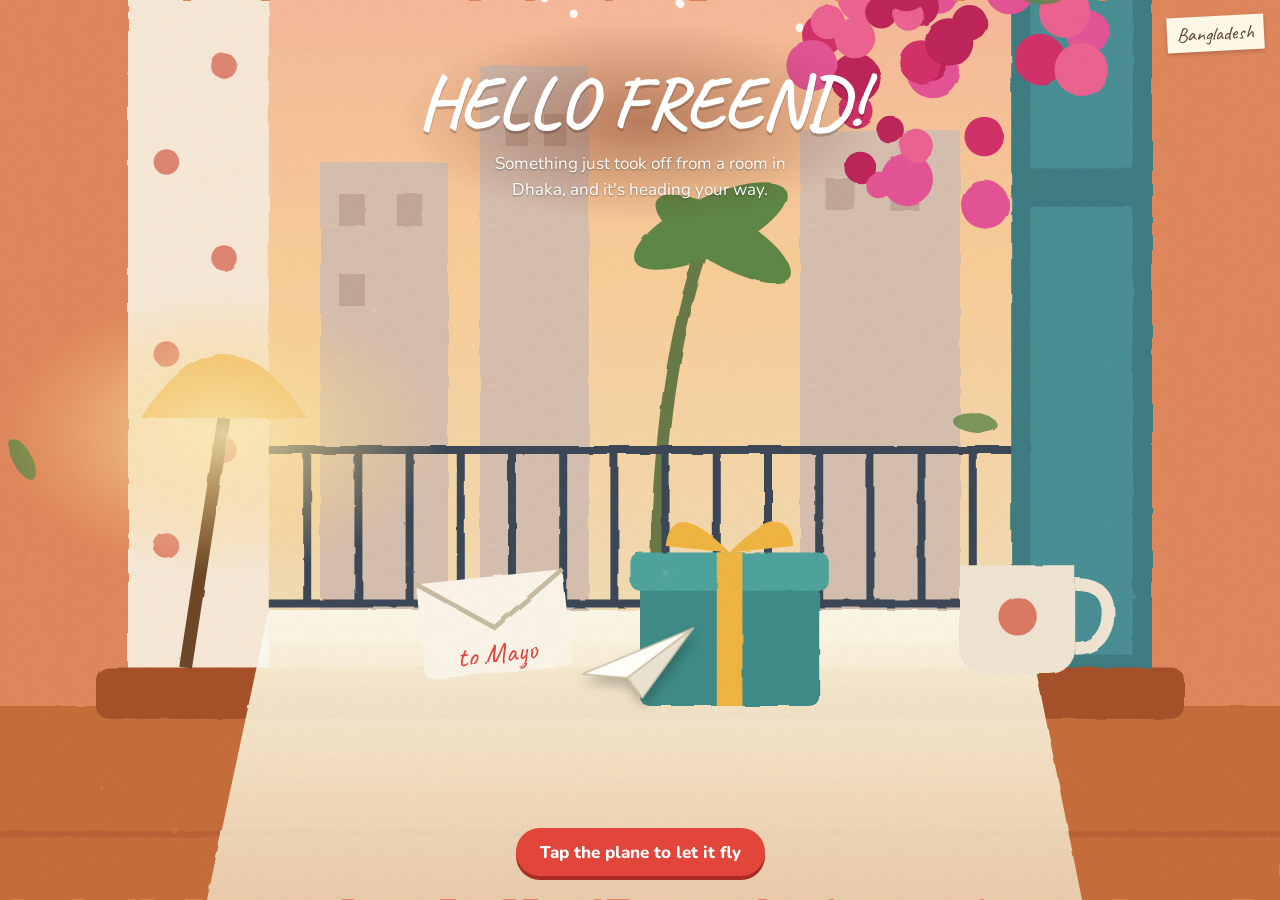
==== 13.html @ 6e487fd2 "Rename mayo-13th.html to 13.html" ====
<!DOCTYPE html>
<html lang="en">
<head>
<meta charset="utf-8">
<meta name="viewport" content="width=device-width, initial-scale=1">
<title>Happy 13th, Mayo!</title>
<link rel="preconnect" href="https://fonts.googleapis.com">
<link rel="preconnect" href="https://fonts.gstatic.com" crossorigin>
<link href="https://fonts.googleapis.com/css2?family=Caveat:wght@500;700&family=Nunito:wght@500;700;800&display=swap" rel="stylesheet">
<style>
/* VOICE: tender, playful, a big brother's handmade card for a 13-year-old artist
   IDEA: a paper plane carrying a note from a room in Dhaka to a room in Sydney
   PICTURE: coloured-pencil rooms, a sky crossing, a cake with 13 candles, a letter
   COLOUR and TYPE: terracotta + teal + cream paper, cherry red accent; Caveat hand lettering + Nunito
   LAYOUT: one scene per screen, phone first, a centred card up to 480px */
:root{color-scheme:light;--paper:#fbf4e6;--ink:#2e2a5c;--red:#e2463b;--teal:#3f8f8c;--terra:#e07b52;--gold:#f4b942}
*{box-sizing:border-box;min-width:0}
html,body{height:100%}
body{margin:0;background:#2b2450;color:var(--ink);font:16px/1.55 Nunito,system-ui,sans-serif;overflow-x:clip;-webkit-tap-highlight-color:transparent}
.scene{position:fixed;inset:0;display:none;flex-direction:column;align-items:center;justify-content:center;padding:max(20px,env(safe-area-inset-top)) 18px 24px;overflow:hidden;text-align:center}
.scene.on{display:flex;animation:fade .7s ease both}
@keyframes fade{from{opacity:0}to{opacity:1}}
.grain::after{content:"";position:absolute;inset:0;pointer-events:none;opacity:.22;mix-blend-mode:multiply;background:url("data:image/svg+xml,%3Csvg xmlns='http://www.w3.org/2000/svg' width='160' height='160'%3E%3Cfilter id='n'%3E%3CfeTurbulence type='fractalNoise' baseFrequency='.9' numOctaves='2'/%3E%3CfeColorMatrix values='0 0 0 0 .3 0 0 0 0 .2 0 0 0 0 .1 0 0 0 .55 0'/%3E%3C/filter%3E%3Crect width='160' height='160' filter='url(%23n)'/%3E%3C/svg%3E")}
.room{position:absolute;inset:0;width:100%;height:100%}
.hand{font-family:Caveat,cursive;font-weight:700;line-height:1.05}
h1{font-size:clamp(46px,13vw,72px);margin:0;color:#fff;text-shadow:0 3px 0 rgba(0,0,0,.18);text-wrap:balance}
.lede{position:relative;z-index:2;color:#fff;font-size:17px;max-width:30ch;margin:10px auto 0;text-shadow:0 1px 2px rgba(0,0,0,.35)}
.top{position:relative;z-index:2;margin-bottom:auto;padding:5vh 18px 20px;border-radius:24px;background:radial-gradient(closest-side,rgba(110,40,20,.45),rgba(110,40,20,0))}
.bottom{position:relative;z-index:2;margin-top:auto;display:flex;flex-direction:column;align-items:center;gap:10px}
.tag{position:absolute;z-index:2;left:16px;bottom:16px;background:#fdf7e8;color:#5a4636;font-family:Caveat;font-size:20px;padding:2px 10px;transform:rotate(-3deg);box-shadow:0 2px 4px rgba(0,0,0,.2)}
button{font:800 17px Nunito,sans-serif;min-height:48px;padding:12px 24px;border:0;border-radius:999px;background:var(--red);color:#fff;cursor:pointer;box-shadow:0 4px 0 #a92c24;transition:transform .1s}
button:active{transform:translateY(3px);box-shadow:0 1px 0 #a92c24}
button.ghost{background:#fff;color:var(--ink);box-shadow:0 4px 0 #c9bfa8}
button:focus-visible,input:focus-visible{outline:3px solid var(--gold);outline-offset:3px}
.plane{position:absolute;z-index:3;width:120px;cursor:pointer;filter:drop-shadow(0 8px 6px rgba(0,0,0,.25))}
#plane0{left:50%;bottom:22%;transform:translateX(-50%) rotate(-8deg);animation:bob 2.4s ease-in-out infinite}
@keyframes bob{50%{transform:translateX(-50%) translateY(-10px) rotate(-4deg)}}
#plane0.go{animation:takeoff 1.2s cubic-bezier(.5,0,.8,.4) forwards}
@keyframes takeoff{to{transform:translate(60vw,-80vh) rotate(-30deg) scale(.5);opacity:.4}}
/* sky */
#sky{background:linear-gradient(#1e2a5e,#3a5d9c 45%,#f2a46f 85%,#f7c88a)}
#sky.morning{background:linear-gradient(#5aa5d6,#9fd0ea 55%,#fde3b5)}
#sky{transition:background 2s}
.cloud{position:absolute;background:#fff;border-radius:50px;opacity:.75;animation:drift linear infinite}
.cloud::before,.cloud::after{content:"";position:absolute;background:inherit;border-radius:50%}
.cloud::before{width:50%;height:150%;left:15%;top:-60%}.cloud::after{width:40%;height:120%;right:12%;top:-40%}
@keyframes drift{from{transform:translateX(110vw)}to{transform:translateX(-130%)}}
#route{position:relative;z-index:2;width:min(92vw,440px);aspect-ratio:1/1}
#route svg{width:100%;height:100%;overflow:visible}
.km{position:relative;z-index:2;color:#fff;font-size:20px;margin-top:6px}
.km b{font-family:Caveat;font-size:38px;font-variant-numeric:tabular-nums}
/* her room */
#room2 .note{position:relative;z-index:4;width:min(90vw,380px);background:var(--paper);border-radius:6px;padding:22px 20px 20px;box-shadow:0 14px 30px rgba(0,0,0,.3);transform:rotate(-1.5deg);margin-top:auto;margin-bottom:6vh;animation:land .8s 1.1s both cubic-bezier(.2,1.4,.5,1)}
@keyframes land{from{opacity:0;transform:translateY(60px) rotate(8deg) scale(.7)}}
.note h2{font-size:36px;margin:0 0 4px}
.note p{margin:0 0 14px;color:#5b5677}
input{width:100%;font:700 18px Nunito;padding:12px 14px;border:2px dashed #b8aed3;border-radius:10px;background:#fff;color:var(--ink);text-transform:uppercase;letter-spacing:.04em;margin-bottom:12px}
.shake{animation:shake .4s}
@keyframes shake{25%{transform:translateX(-8px) rotate(-1.5deg)}75%{transform:translateX(8px) rotate(-1.5deg)}}
.hint{min-height:1.5em;color:#7a7298!important;font-family:Caveat;font-size:21px;color:var(--red);margin-top:8px}
#plane2{left:50%;top:30%;width:90px;animation:arrive 1.2s both ease-out}
@keyframes arrive{from{transform:translate(-60vw,-30vh) rotate(20deg) scale(.4)}to{transform:translate(-50%,0) rotate(-6deg)}}
/* cake + card */
.paper{background:var(--paper)}
.card{position:relative;z-index:2;width:min(94vw,480px);display:flex;flex-direction:column;align-items:center}
.card h1{color:var(--ink);text-shadow:none}
.card h1 em{color:var(--red);font-style:normal}
#cake{width:min(86vw,360px);cursor:pointer;touch-action:manipulation}
.flame{transform-box:fill-box;transform-origin:50% 100%;animation:flick .5s ease-in-out infinite alternate}
.flame.out{animation:none;opacity:0;transition:opacity .25s}
@keyframes flick{to{transform:scaleY(1.15) skewX(4deg)}}
.smoke{opacity:0}
.smoke.puff{animation:puff 1.6s ease-out forwards}
@keyframes puff{0%{opacity:.7;transform:translateY(0)}100%{opacity:0;transform:translateY(-30px)}}
.count{font-family:Caveat;font-size:26px;margin:4px 0 12px;min-height:1.2em}
#fx{position:fixed;inset:0;pointer-events:none;z-index:50}
/* message */
#msg{overflow-y:auto;justify-content:flex-start}
.letter{position:relative;z-index:2;width:min(94vw,460px);background:#fffaf0;border-radius:6px;padding:28px 24px 24px;box-shadow:0 16px 36px rgba(60,40,20,.22);text-align:left;margin:4vh 0 20px;transform:rotate(.6deg)}
.letter h2{font-size:clamp(40px,11vw,54px);margin:0 0 12px;text-align:center}
.letter h2 em{color:var(--red);font-style:normal}
.letter p{font-family:Caveat;font-size:26px;line-height:1.25;margin:0 0 12px}
.sign{font-size:32px!important;color:var(--ink);margin-top:18px!important}
.ps{font-size:22px!important;color:#6b5f8a}
.level{position:relative;z-index:2;width:min(94vw,460px);background:#2e2a5c;color:#fff;border-radius:18px;padding:20px;text-align:left;display:grid;grid-template-columns:96px minmax(0,1fr);gap:16px;align-items:center;margin-bottom:18px;box-shadow:0 10px 24px rgba(0,0,0,.2)}
.level h3{margin:0 0 6px;font:800 19px Nunito;color:var(--gold)}
.level ul{margin:0;padding:0;list-style:none;font-size:15px}
.level li{padding:3px 0}
.level li::before{content:"★ ";color:var(--gold)}
.row{display:flex;flex-wrap:wrap;gap:12px;justify-content:center;position:relative;z-index:2;margin-bottom:28px}
.bob{transform-box:fill-box;transform-origin:50% 100%;animation:bob2 3.2s ease-in-out infinite alternate}
@keyframes bob2{to{transform:translateY(-14px) rotate(3deg)}}
.tw{animation:tw 1.4s ease-in-out infinite alternate}
@keyframes tw{to{opacity:.3}}
.glow{animation:glow 1.2s ease-in-out infinite alternate}
@keyframes glow{to{opacity:.55}}
.bird{animation:birdfly 14s linear infinite}
@keyframes birdfly{from{transform:translateX(-60px)}to{transform:translateX(320px)}}
.deco{position:absolute;z-index:1;pointer-events:none}
.star{position:absolute;width:3px;height:3px;border-radius:50%;background:#fff;transition:opacity 2s}
#sky.morning .star{opacity:0!important}
.moon{position:absolute;right:12%;top:9%;width:54px;height:54px;border-radius:50%;background:radial-gradient(circle at 35% 35%,#fffbe8,#f3e3a8);box-shadow:0 0 40px 10px rgba(255,240,190,.35);transition:opacity 2s,transform 2s}
#sky.morning .moon{opacity:0;transform:translateY(-40px)}
.sun{position:absolute;left:10%;bottom:-90px;width:110px;height:110px;border-radius:50%;background:radial-gradient(#fff3c0,#ffc65a 60%,#ffa940);box-shadow:0 0 80px 30px rgba(255,200,90,.45);transition:bottom 2.4s ease-out}
#sky.morning .sun{bottom:8%}
.trail{animation:trail 1.1s ease-out forwards}
@keyframes trail{to{opacity:0;transform:scale(.2)}}
.doodles{background-image:url("data:image/svg+xml,%3Csvg xmlns='http://www.w3.org/2000/svg' width='220' height='220'%3E%3Cg fill='none' stroke-width='2.2' stroke-linecap='round' stroke-linejoin='round' opacity='.55'%3E%3Cpath d='M30 40 l4 9 10 1 -8 6 3 10 -9-6 -9 6 3-10 -8-6 10-1z' stroke='%23f4b942'/%3E%3Cpath d='M160 50 c-6-10-20-4-14 6 l14 13 14-13 c6-10-8-16-14-6z' stroke='%23e2463b'/%3E%3Cpath d='M120 150 l40-12 -24 16z M136 154 l4 10' stroke='%232e2a5c'/%3E%3Ccircle cx='60' cy='160' r='5' stroke='%233f8f8c'/%3E%3Cpath d='M190 170 q6-8 12 0 q6 8 12 0' stroke='%238e5bc7'/%3E%3Cpath d='M90 95 v10 M85 100 h10' stroke='%23e07b52'/%3E%3C/g%3E%3C/svg%3E")}
#gallery{overflow-y:auto;justify-content:flex-start;background:#3a3466}
#gallery h2{font-size:clamp(42px,12vw,58px);margin:4vh 0 4px;color:#fff;position:relative;z-index:2}
#gallery .sub{color:#e9e4ff;font-size:17px;max-width:32ch;margin:0 auto 20px;position:relative;z-index:2}
.wall{position:relative;z-index:2;width:min(94vw,520px);display:grid;grid-template-columns:repeat(2,minmax(0,1fr));gap:26px 16px;margin-bottom:24px;align-items:start}
.fr{margin:0;transform:rotate(var(--r));animation:hang .7s var(--d) both cubic-bezier(.2,1.5,.5,1)}
@keyframes hang{from{opacity:0;transform:translateY(-40px) rotate(calc(var(--r)*3))}}
.frb{display:block;width:100%;padding:8px;background:#fffaf0;border-radius:3px;box-shadow:0 0 0 6px #c8925a,0 10px 18px rgba(0,0,0,.35);min-height:0}
.frb:active{transform:scale(.97);box-shadow:0 0 0 6px #c8925a}
.frb img{display:block;width:100%;height:auto;border-radius:2px}
.fr figcaption{font-family:Caveat;font-size:21px;color:#fff;margin-top:12px;line-height:1.1}
.fr::before{content:"";position:absolute;left:50%;top:-16px;width:46px;height:18px;margin-left:-23px;background:rgba(244,185,66,.75);transform:rotate(-4deg);z-index:3}
.fr{position:relative}
#lb{position:fixed;inset:0;z-index:60;background:rgba(20,16,40,.88);display:none;align-items:center;justify-content:center;padding:20px}
#lb.on{display:flex;animation:fade .3s both}
#lb img{max-width:100%;max-height:86vh;border:10px solid #fffaf0;border-radius:4px;box-shadow:0 20px 40px rgba(0,0,0,.5)}
/* ---- polish ---- */
.scene.on{animation:sceneIn .9s cubic-bezier(.2,.8,.2,1) both}
@keyframes sceneIn{from{opacity:0;transform:scale(1.035)}}
.wd,h1 em{display:inline-block;white-space:nowrap}
.ch{display:inline-block;animation:chIn .7s both cubic-bezier(.2,1.7,.4,1),wave 3.2s ease-in-out infinite}
@keyframes chIn{from{opacity:0;transform:translateY(30px) rotate(-12deg) scale(.6)}}
@keyframes wave{50%{transform:translateY(-4px)}}
#amb{position:fixed;inset:0;pointer-events:none;z-index:45}
.beam{animation:beam 5s ease-in-out infinite alternate;mix-blend-mode:screen}
@keyframes beam{from{opacity:.18}to{opacity:.42}}
.pulse{transform-box:fill-box;transform-origin:center;animation:pulse 2s ease-out infinite}
@keyframes pulse{from{transform:scale(1);opacity:.8}to{transform:scale(3.4);opacity:0}}
.shoot{position:absolute;top:12%;left:-20%;width:120px;height:2px;background:linear-gradient(90deg,transparent,#fff);border-radius:2px;transform:rotate(18deg);animation:shoot 4.5s 1s ease-in infinite;opacity:0}
@keyframes shoot{0%{opacity:0;transform:translate(0,0) rotate(18deg)}6%{opacity:1}22%{opacity:0;transform:translate(110vw,36vw) rotate(18deg)}100%{opacity:0;transform:translate(110vw,36vw) rotate(18deg)}}
#sky.morning .shoot{display:none}
.halo{transition:opacity .4s}.halo.out{opacity:0}
.rise{position:fixed;bottom:-140px;width:46px;height:58px;border-radius:50% 50% 47% 53%/58% 58% 42% 42%;z-index:44;pointer-events:none;animation:rise linear forwards;box-shadow:inset -6px -8px 0 rgba(0,0,0,.12)}
.rise::before{content:"";position:absolute;left:10px;top:10px;width:10px;height:16px;border-radius:50%;background:rgba(255,255,255,.5)}
.rise::after{content:"";position:absolute;left:50%;top:100%;width:1px;height:70px;background:rgba(80,70,110,.6)}
@keyframes rise{to{transform:translate(var(--dx),-130vh) rotate(var(--rot))}}
.memory{position:relative;z-index:2;width:min(86vw,400px);margin:10px auto 30px;perspective:900px}
.fr.solo{animation:openCard 1.2s var(--d) both cubic-bezier(.2,1.2,.4,1)}
@keyframes openCard{0%{opacity:0;transform:rotateX(80deg) translateY(-40px) scale(.8)}60%{opacity:1}100%{transform:rotate(var(--r))}}
.fr.solo figcaption{font-size:26px;margin-top:18px}
.spark-ring{position:absolute;inset:-30px;border-radius:50%;background:radial-gradient(closest-side,rgba(255,214,120,.45),rgba(255,214,120,0));animation:glow 2.2s ease-in-out infinite alternate}
.on .letter>*{animation:write .9s both ease-out}
.on .letter>*:nth-child(1){animation-delay:.3s}.on .letter>*:nth-child(2){animation-delay:1s}.on .letter>*:nth-child(3){animation-delay:1.9s}.on .letter>*:nth-child(4){animation-delay:2.8s}.on .letter>*:nth-child(5){animation-delay:3.6s}
@keyframes write{from{opacity:0;transform:translateY(10px);filter:blur(3px)}}
.on .level{animation:write .9s 4.4s both}.on #msg .row,#msg.on .row{animation:write .9s 4.8s both}
.heart path{stroke-dasharray:120;stroke-dashoffset:120}
.on .heart path{animation:drawH 1.4s 4s forwards ease-out}
@keyframes drawH{to{stroke-dashoffset:0}}
#gallery{background:radial-gradient(circle at 50% 40%,#4a4384,#2b2552 70%)!important}
@media(prefers-reduced-motion:reduce){*,*::before,*::after{animation-duration:.01ms!important;animation-iteration-count:1!important;transition:none!important}}
</style>
</head>
<body>

<svg width="0" height="0" style="position:absolute" aria-hidden="true">
  <defs>
    <filter id="pencil"><feTurbulence type="fractalNoise" baseFrequency=".035" numOctaves="2" seed="4"/><feDisplacementMap in="SourceGraphic" scale="3"/></filter>
    <symbol id="planeS" viewBox="0 0 120 70">
      <path d="M2 34 L118 4 L46 44 Z" fill="#fffdf7" stroke="#cbbfa6" stroke-width="1.5" stroke-linejoin="round"/>
      <path d="M46 44 L118 4 L58 66 Z" fill="#e9e1cf" stroke="#cbbfa6" stroke-width="1.5" stroke-linejoin="round"/>
      <path d="M46 44 L52 56 L58 66" fill="none" stroke="#cbbfa6" stroke-width="1.5"/>
    </symbol>
  </defs>
</svg>

<!-- 1 · Dhaka room -->
<section class="scene grain on" id="home" style="background:#e5865c">
  <svg class="room" viewBox="0 0 400 700" preserveAspectRatio="xMidYMid slice" filter="url(#pencil)" aria-hidden="true">
    <rect width="400" height="700" fill="#e48a5f"/>
    <rect x="70" y="120" width="260" height="290" rx="6" fill="#f6b88a"/>
    <rect x="80" y="130" width="240" height="270" fill="url(#dusk)"/>
    <defs><linearGradient id="dusk" x1="0" y1="0" x2="0" y2="1"><stop offset="0" stop-color="#f7a9a0"/><stop offset=".6" stop-color="#fcd29c"/><stop offset="1" stop-color="#f6e0b8"/></linearGradient></defs>
    <circle cx="132" cy="168" r="13" fill="#fff6dc"/><circle cx="138" cy="164" r="11" fill="#f9c2a8"/>
    <g id="stars1"></g>
    <g class="bird"><path d="M90 190 q5 -6 10 0 q5 -6 10 0" stroke="#7a4b55" stroke-width="2" fill="none"/><path d="M120 205 q4 -5 8 0 q4 -5 8 0" stroke="#7a4b55" stroke-width="2" fill="none"/></g>
    <g fill="#d9c3b4"><rect x="100" y="260" width="40" height="140"/><rect x="150" y="230" width="34" height="170"/><rect x="250" y="250" width="50" height="150"/></g>
    <g fill="#c4ab9c"><rect x="106" y="270" width="8" height="10"/><rect x="124" y="270" width="8" height="10"/><rect x="106" y="295" width="8" height="10"/><rect x="158" y="245" width="7" height="10"/><rect x="170" y="245" width="7" height="10"/><rect x="258" y="265" width="9" height="10"/><rect x="278" y="265" width="9" height="10"/></g>
    <path d="M205 400 C205 330 215 300 222 280" stroke="#6b7d4a" stroke-width="4" fill="none"/>
    <g fill="#5f8a4a"><ellipse cx="222" cy="280" rx="26" ry="9" transform="rotate(-25 222 280)"/><ellipse cx="226" cy="284" rx="24" ry="8" transform="rotate(30 226 284)"/></g>
    <g stroke="#3c4a5a" stroke-width="2.5"><line x1="80" y1="350" x2="320" y2="350"/><line x1="80" y1="398" x2="320" y2="398"/><g id="rail"><line x1="96" y1="350" x2="96" y2="398"/></g></g>
    <g stroke="#3c4a5a" stroke-width="2.5" id="rails"></g>
    <rect x="40" y="110" width="44" height="320" fill="#fbeedd"/><g fill="#d95d4b" opacity=".7"><circle cx="52" cy="140" r="4"/><circle cx="70" cy="170" r="4"/><circle cx="52" cy="200" r="4"/><circle cx="70" cy="230" r="4"/><circle cx="52" cy="260" r="4"/><circle cx="70" cy="290" r="4"/><circle cx="52" cy="320" r="4"/><circle cx="70" cy="350" r="4"/><circle cx="52" cy="380" r="4"/></g>
    <rect x="316" y="110" width="44" height="320" fill="#3f7f86"/><rect x="322" y="122" width="32" height="140" fill="#4b929a"/><rect x="322" y="274" width="32" height="140" fill="#4b929a"/>
    <g id="bougain"></g>
    <rect x="0" y="430" width="400" height="270" fill="#c96f3e"/>
    <g stroke="#b45f33" stroke-width="2" opacity=".6"><line x1="0" y1="470" x2="400" y2="470"/><line x1="0" y1="520" x2="400" y2="520"/><line x1="0" y1="580" x2="400" y2="580"/><line x1="0" y1="650" x2="400" y2="650"/></g>
    <rect x="30" y="418" width="340" height="16" rx="4" fill="#a8532c"/>
    <path d="M40 418 L60 330 L100 330 L120 418" fill="#d79a46" opacity=".0"/>
    <line x1="58" y1="418" x2="70" y2="340" stroke="#6f4a2a" stroke-width="4"/>
    <path d="M44 340 Q70 300 96 340 Z" fill="#f6c46a"/><ellipse cx="70" cy="345" rx="70" ry="44" fill="url(#lampG)" class="glow"/><defs><radialGradient id="lampG"><stop offset="0" stop-color="#fff0b8" stop-opacity=".85"/><stop offset="1" stop-color="#ffd27a" stop-opacity="0"/></radialGradient><linearGradient id="beamG" x1="0" y1="0" x2="0" y2="1"><stop offset="0" stop-color="#fff6d8"/><stop offset="1" stop-color="#fff6d8" stop-opacity="0"/></linearGradient></defs><path class="beam" d="M84 400 L320 400 L380 700 L20 700 Z" fill="url(#beamG)"/>
    <g transform="translate(200 378)"><rect x="0" y="12" width="56" height="40" rx="3" fill="#3f8f8c"/><rect x="-3" y="4" width="62" height="12" rx="3" fill="#4fa7a2"/><rect x="24" y="4" width="8" height="48" fill="#f4b942"/><path d="M28 4 q-18 -18 -20 -2 z M28 4 q18 -18 20 -2 z" fill="#f4b942"/></g>
    <g transform="translate(130 392) rotate(-6)"><rect width="46" height="30" rx="2" fill="#fffaf0"/><path d="M0 0 l23 16 l23 -16" stroke="#cbbfa6" stroke-width="1.5" fill="none"/><text x="23" y="27" text-anchor="middle" font-family="Caveat" font-size="9" fill="#e2463b">to Mayo</text></g>
    <g id="lights1"></g>
    <g transform="translate(300 386)"><path d="M0 0 h36 v26 a8 8 0 0 1 -8 8 h-20 a8 8 0 0 1 -8 -8 z" fill="#f3ead8"/><circle cx="18" cy="16" r="6" fill="#d9573f" opacity=".75"/><path d="M36 6 q12 0 10 12 q-2 8 -10 8" stroke="#f3ead8" stroke-width="4" fill="none"/></g>
  </svg>
  <div class="top">
    <h1 class="hand" id="hello">HELLO FREEND!</h1>
    <p class="lede">Something just took off from a room in Dhaka, and it's heading your way.</p>
  </div>
  <svg class="plane" id="plane0" viewBox="0 0 120 70" role="button" tabindex="0" aria-label="Tap the paper plane to send it flying"><use href="#planeS"/></svg>
  <div class="bottom"><button id="fly">Tap the plane to let it fly</button></div>
  <span class="tag" style="left:auto;right:16px;top:16px;bottom:auto">Bangladesh</span>
</section>

<!-- 2 · the flight -->
<section class="scene" id="sky">
  <div id="starsF"></div><div class="shoot"></div><div class="moon"></div><div class="sun"></div>
  <div class="cloud" style="width:140px;height:34px;top:14%;animation-duration:16s"></div>
  <div class="cloud" style="width:90px;height:24px;top:62%;animation-duration:11s;animation-delay:-4s"></div>
  <div class="cloud" style="width:180px;height:40px;top:82%;animation-duration:20s;animation-delay:-9s"></div>
  <div id="route">
    <svg viewBox="0 0 400 400" aria-label="Paper plane flying from Dhaka to Sydney">
      <path id="arc" d="M70 80 C 140 120, 330 140, 320 330" fill="none" stroke="#fff" stroke-width="3" stroke-dasharray="2 10" stroke-linecap="round" opacity=".8"/>
      <circle class="pulse" cx="70" cy="80" r="8" fill="#e2463b"/><circle cx="70" cy="80" r="8" fill="#e2463b" stroke="#fff" stroke-width="3"/>
      <circle class="pulse" cx="320" cy="330" r="8" fill="#7ee0d0"/><circle cx="320" cy="330" r="8" fill="#3f8f8c" stroke="#fff" stroke-width="3"/>
      <text x="70" y="58" text-anchor="middle" fill="#fff" font-family="Caveat" font-size="28" font-weight="700">Dhaka</text>
      <text x="320" y="370" text-anchor="middle" fill="#fff" font-family="Caveat" font-size="28" font-weight="700">Sydney</text>
      <g id="trailG"></g><g id="flyer"><use href="#planeS" x="-30" y="-18" width="60" height="35"/></g>
    </svg>
  </div>
  <p class="km"><b id="km">0</b> km to go… <span id="kmNote"></span></p>
</section>

<!-- 3 · Sydney room + magic words -->
<section class="scene grain" id="room2" style="background:#4b9590">
  <svg class="room" viewBox="0 0 400 700" preserveAspectRatio="xMidYMid slice" filter="url(#pencil)" aria-hidden="true">
    <rect width="400" height="700" fill="#4f9893"/>
    <rect x="40" y="100" width="220" height="260" rx="4" fill="#f5efe0"/>
    <rect x="52" y="112" width="196" height="236" fill="#9cc6e8"/>
    <rect x="52" y="270" width="196" height="78" fill="#7aa66a"/>
    <path d="M60 348 C 70 260, 90 200, 130 150" stroke="#c9b9a2" stroke-width="10" fill="none"/>
    <g id="leaves"></g>
    <rect x="148" y="112" width="4" height="236" fill="#f5efe0"/><rect x="52" y="226" width="196" height="4" fill="#f5efe0"/>
    <g id="bunting"></g>
    <circle cx="225" cy="140" r="16" fill="#fff4c2" opacity=".9"/>
    <g class="bird"><path d="M70 150 q5 -6 10 0 q5 -6 10 0" stroke="#45625a" stroke-width="2" fill="none"/></g>
    <defs><linearGradient id="beamG2" x1="0" y1="0" x2="1" y2="1"><stop offset="0" stop-color="#fffbe6"/><stop offset="1" stop-color="#fffbe6" stop-opacity="0"/></linearGradient></defs><path class="beam" d="M52 348 L248 348 L400 700 L120 700 Z" fill="url(#beamG2)"/><g id="balloons2"></g><g id="lights2"></g>
    <rect x="290" y="150" width="70" height="56" fill="#f8efd9" transform="rotate(4 325 178)"/><circle cx="318" cy="182" r="12" fill="#f4b942"/><path d="M296 200 l20-16 l14 10 l20-18 v28z" fill="#6aa36a" transform="rotate(4 325 178)"/>
    <rect x="296" y="226" width="56" height="70" fill="#f8efd9" transform="rotate(-5 324 261)"/><g fill="#e8b23c"><circle cx="315" cy="250" r="5"/><circle cx="330" cy="262" r="5"/><circle cx="320" cy="276" r="5"/></g>
    <rect x="0" y="420" width="400" height="280" fill="#d89a52"/>
    <g stroke="#c4863f" stroke-width="2" opacity=".6"><line x1="0" y1="470" x2="400" y2="470"/><line x1="0" y1="540" x2="400" y2="540"/><line x1="0" y1="620" x2="400" y2="620"/></g>
    <g transform="translate(300 360)"><g id="pencils"></g><path d="M0 20 h64 l-6 60 h-52 z" fill="#efe6d4"/><g fill="#3f6fa0" opacity=".7"><circle cx="16" cy="40" r="3"/><circle cx="34" cy="52" r="3"/><circle cx="50" cy="38" r="3"/><circle cx="24" cy="66" r="3"/><circle cx="46" cy="64" r="3"/></g></g>
    <g transform="translate(196 296) rotate(8) scale(.62)">
      <rect width="66" height="104" rx="10" fill="#e2463b"/><rect x="8" y="8" width="50" height="38" rx="3" fill="#1a1838"/>
      <rect x="8" y="8" width="50" height="38" rx="3" fill="#7ee0d0" class="glow" opacity=".9"/>
      <g fill="#1a1838"><rect x="18" y="30" width="6" height="6"/><rect x="24" y="24" width="6" height="6"/><rect x="38" y="20" width="6" height="6"/><rect x="44" y="26" width="6" height="6"/></g>
      <rect x="12" y="64" width="18" height="6" rx="2" fill="#2e2a5c"/><rect x="18" y="58" width="6" height="18" rx="2" fill="#2e2a5c"/>
      <circle cx="46" cy="62" r="5" fill="#fbf4e6"/><circle cx="54" cy="72" r="5" fill="#fbf4e6"/>
    </g>
    <g transform="translate(26 580) rotate(-12)"><rect width="110" height="80" rx="3" fill="#fff"/><g fill="#555"><circle cx="10" cy="-2" r="3"/><circle cx="26" cy="-2" r="3"/><circle cx="42" cy="-2" r="3"/><circle cx="58" cy="-2" r="3"/><circle cx="74" cy="-2" r="3"/><circle cx="90" cy="-2" r="3"/></g><path d="M18 60 C 30 30, 50 30, 60 50 S 90 40, 96 20" stroke="#3f8f8c" stroke-width="3" fill="none"/><g fill="#f4b942"><circle cx="40" cy="40" r="5"/><circle cx="70" cy="34" r="5"/></g></g>
  </svg>
  <svg class="plane" id="plane2" viewBox="0 0 120 70" aria-hidden="true"><use href="#planeS"/></svg>
  <div class="note" id="magic">
    <h2 class="hand">A plane just landed for you…</h2>
    <p>It's from your freeend. He says: <b>HELLO FREEND!</b></p>
    <button id="unfold" type="button">WISIMITTI BOLTURE!</button>
    <div class="hint">tap to unfold it</div>
  </div>
  <span class="tag" style="left:auto;right:16px;top:16px;bottom:auto">Australia</span>
</section>

<!-- 4 · candles -->
<section class="scene grain paper" id="cakeScene">
  <svg class="deco" style="top:0;left:0;width:100%;height:70px" viewBox="0 0 400 70" preserveAspectRatio="xMidYMin slice" id="bunt3"></svg>
  <svg class="deco" style="left:-10px;top:56%;width:80px;height:220px" viewBox="0 0 96 260" id="bl3"></svg>
  <svg class="deco" style="right:-10px;top:50%;width:80px;height:220px" viewBox="0 0 96 260" id="br3"></svg>
  <div class="card">
    <h1 class="hand">Happy <span style="white-space:nowrap"><em>13th</em>,</span> Mayo!</h1>
    <p class="count" id="count" aria-live="polite">Make a wish first…</p>
    <svg id="cake" viewBox="0 0 300 250" role="button" tabindex="0" aria-label="Cake with 13 candles. Tap to blow them out.">
      <ellipse cx="150" cy="232" rx="135" ry="12" fill="#d8ccb3"/>
      <rect x="40" y="150" width="220" height="80" rx="10" fill="#f7a8b8"/>
      <path d="M40 162 q14 18 28 0 q14 18 28 0 q14 18 28 0 q14 18 28 0 q14 18 28 0 q14 18 28 0 q14 18 28 0 q14 18 24 0 v-6 h-220z" fill="#fff4f0"/>
      <g fill="#e2463b"><circle cx="70" cy="200" r="5"/><circle cx="110" cy="210" r="5"/><circle cx="150" cy="198" r="5"/><circle cx="190" cy="210" r="5"/><circle cx="230" cy="200" r="5"/></g>
      <rect x="66" y="100" width="168" height="56" rx="8" fill="#ffd27a"/>
      <path d="M66 110 q12 14 24 0 q12 14 24 0 q12 14 24 0 q12 14 24 0 q12 14 24 0 q12 14 24 0 q12 14 24 0 v-6 h-168z" fill="#fffaf0"/>
      <defs><radialGradient id="fg"><stop offset="0" stop-color="#ffdf80" stop-opacity=".9"/><stop offset="1" stop-color="#ffb627" stop-opacity="0"/></radialGradient></defs><g id="candles"></g>
    </svg>
    <div class="row" style="margin:16px 0 0">
      <button id="blow">Blow!</button>
    </div>
  </div>
</section>

<!-- 4b · gallery -->
<section class="scene doodles" id="gallery">
  <h2 class="hand">Remember this?</h2>
  <p class="sub">You made this for my birthday. I still have it.</p>
  <div class="memory">
    <div class="spark-ring" aria-hidden="true"></div>
    <figure class="fr solo" style="--r:-2deg;--d:.2s"><button class="frb" type="button" aria-label="See it bigger: the pop-up cake card"><img src="[data-uri]" alt="The pop-up cake card Mayo made"></button><figcaption>The pop-up cake. “Let’s play Roblox!”</figcaption></figure>
  </div>
  <div class="row"><button id="toMsg">Read my letter</button></div>
</section>
<div id="lb" role="dialog" aria-label="Card, bigger"><img id="lbImg" alt="Birthday card Mayo drew"></div>

<!-- 5 · message -->
<section class="scene grain doodles" id="msg" style="background-color:#f2e3c9">
  <div class="letter">
    <h2 class="hand">Happy <em>13th</em>, Mayo!</h2>
    <p>I wish I could be there when you blow out the candles. Save me a slice?</p>
    <p>Last year we celebrated together. This year you're 9,077 km away, but you're still the first person I thought of today. We all miss you here.</p>
    <p>Keep making your beautiful art. Never think you are bad at something. You are better than you know.</p>
    <p class="sign">Love, your freeend <svg class="heart" width="34" height="30" viewBox="0 0 34 30" aria-hidden="true" style="vertical-align:-4px"><path d="M17 27 C5 18 2 12 4 7 C6 2 13 1 17 8 C21 1 28 2 30 7 C32 12 29 18 17 27Z" fill="none" stroke="#e2463b" stroke-width="2.6" stroke-linecap="round"/></svg></p>
  </div>
  <div class="level">
    <svg viewBox="0 0 96 130" aria-hidden="true">
      <rect x="6" y="4" width="84" height="122" rx="12" fill="#e2463b"/>
      <rect x="16" y="14" width="64" height="50" rx="4" fill="#1a1838"/>
      <g fill="#f4b942"><rect x="30" y="26" width="6" height="6"/><rect x="36" y="32" width="6" height="6"/><rect x="42" y="38" width="6" height="6"/><rect x="48" y="32" width="6" height="6"/><rect x="54" y="26" width="6" height="6"/></g>
      <text x="48" y="58" text-anchor="middle" fill="#7ee0d0" font-family="Nunito" font-weight="800" font-size="9">LV 13</text>
      <rect x="20" y="86" width="22" height="7" rx="2" fill="#2e2a5c"/><rect x="27.5" y="78.5" width="7" height="22" rx="2" fill="#2e2a5c"/>
      <circle cx="66" cy="84" r="6" fill="#fbf4e6"/><circle cx="78" cy="94" r="6" fill="#fbf4e6"/>
      <rect x="34" y="112" width="12" height="4" rx="2" fill="#a92c24"/><rect x="52" y="112" width="12" height="4" rx="2" fill="#a92c24"/>
    </svg>
    <div>
      <h3>Player Mayo reached Level 13!</h3>
      <ul>
        <li>Best Artist in the family</li>
        <li>World's best freeend</li>
        <li>Survived 13 whole years of me</li>
        <li>Too far away? Not a chance</li>
      </ul>
    </div>
  </div>
  <div class="row">
    <button id="again">Watch it again</button>
  </div>
</section>

<canvas id="amb"></canvas>
<canvas id="fx"></canvas>

<script>
{
  const $ = id => document.getElementById(id);
  const NS = 'http://www.w3.org/2000/svg';
  const reduce = matchMedia('(prefers-reduced-motion: reduce)').matches;
  const show = id => { document.querySelectorAll('.scene').forEach(s => s.classList.toggle('on', s.id === id)); document.querySelectorAll('.rise').forEach(b => { b.style.transition = 'opacity .5s'; b.style.opacity = 0; setTimeout(() => b.remove(), 600); }); };
  const el = (tag, attrs, parent) => { const n = document.createElementNS(NS, tag); for (const k in attrs) n.setAttribute(k, attrs[k]); parent && parent.appendChild(n); return n; };

  /* --- scenery details --- */
  const rails = $('rails'); for (let x = 112; x < 320; x += 16) el('line', {x1:x, y1:350, x2:x, y2:398}, rails);
  const bg = $('bougain'); const pinks = ['#d6336c','#e8579a','#c2255c','#f06595'];
  for (let i = 0; i < 70; i++) { const a = Math.random() * Math.PI, r = 20 + Math.random() * 60; el('circle', {cx: 300 + Math.cos(a) * r * .8, cy: 150 + Math.sin(a) * r * 1.6, r: 4 + Math.random() * 5, fill: pinks[i % 4]}, bg); }
  for (let i = 0; i < 30; i++) el('ellipse', {cx: 290 + Math.random() * 60, cy: 130 + Math.random() * 200, rx: 7, ry: 3, fill: '#5f8a4a', transform: `rotate(${Math.random()*180} 0 0)`, opacity: .8}, bg);
  const lv = $('leaves'); for (let i = 0; i < 60; i++) { const x = 70 + Math.random() * 170, y = 120 + Math.random() * 140; el('ellipse', {cx: x, cy: y, rx: 11, ry: 3.5, fill: i % 3 ? '#6f9a5c' : '#88b06e', transform: `rotate(${60 + Math.random()*50} ${x} ${y})`}, lv); }
  const bt = $('bunting'); const flags = ['#e2463b','#f4b942','#fbf4e6','#e07b52','#f4b942','#e2463b'];
  el('path', {d: 'M250 60 Q 320 90 400 70', stroke: '#2e2a5c', 'stroke-width': 1.5, fill: 'none'}, bt);
  flags.forEach((c, i) => { const x = 258 + i * 24, y = 66 + Math.sin((i + .5) / 6 * Math.PI) * 12; el('path', {d: `M${x} ${y} l18 2 l-10 22 z`, fill: c}, bt); });
  const pc = $('pencils'); ['#e2463b','#f4b942','#3f8f8c','#2e6fbf','#8e5bc7','#e07b52','#6aa36a'].forEach((c, i) => { el('rect', {x: 6 + i * 8, y: -10 - (i % 3) * 8, width: 6, height: 40, fill: c}, pc); el('path', {d: `M${6 + i*8} ${-10 - (i%3)*8} l3 -8 l3 8z`, fill: '#f3d7a8'}, pc); });

  /* --- extra props --- */
  const balloon = (g, x, y, c, len, d) => { const b = el('g', {class: 'bob'}, g); b.style.animationDelay = d + 's';
    el('path', {d: `M${x} ${y+26} q-8 ${len/3} 4 ${len/1.6} t-4 ${len/2.5}`, stroke: '#7a7298', 'stroke-width': 1.3, fill: 'none'}, b);
    el('ellipse', {cx: x, cy: y, rx: 19, ry: 24, fill: c}, b); el('ellipse', {cx: x - 7, cy: y - 9, rx: 5, ry: 8, fill: '#fff', opacity: .45}, b);
    el('path', {d: `M${x-4} ${y+27} l4 -5 l4 5z`, fill: c}, b); };
  const lights = (g, y0, sag) => { el('path', {d: `M-10 ${y0} Q200 ${y0 + sag * 2} 410 ${y0}`, stroke: '#3a2f2a', 'stroke-width': 1.5, fill: 'none'}, g);
    const cs = ['#ffd36b','#ff8a7a','#9fe6c8','#ffd36b','#b9a6ff'];
    for (let i = 1; i < 18; i++) { const t = i / 18, x = -10 + 420 * t, y = (1-t)*(1-t)*y0 + 2*t*(1-t)*(y0 + sag*2) + t*t*y0;
      el('circle', {cx: x, cy: y + 8, r: 9, fill: cs[i % 5], opacity: .25, class: 'tw', style: `animation-delay:${-i*.37}s`}, g);
      el('circle', {cx: x, cy: y + 7, r: 4, fill: cs[i % 5], class: 'tw', style: `animation-delay:${-i*.37}s`}, g); } };
  const s1 = $('stars1'); for (let i = 0; i < 12; i++) el('circle', {cx: 90 + Math.random() * 220, cy: 140 + Math.random() * 80, r: 1.3, fill: '#fff', class: 'tw', style: `animation-delay:${-Math.random()*2}s`}, s1);
  lights($('lights1'), 20, 26); lights($('lights2'), 14, 20);
  [[300, 330, '#e2463b', 70, 0], [336, 300, '#f4b942', 90, -.8], [372, 335, '#8e5bc7', 60, -1.6]].forEach(a => balloon($('balloons2'), ...a));
  const sf = $('starsF'); for (let i = 0; i < 50; i++) { const d = document.createElement('i'); d.className = 'star tw'; d.style.cssText = `left:${Math.random()*100}%;top:${Math.random()*55}%;animation-delay:${-Math.random()*2}s;opacity:${.4 + Math.random()*.6}`; sf.appendChild(d); }
  [['bl3', [[34, 40, '#f7a8b8', 150, 0], [66, 80, '#3f8f8c', 130, -1]]], ['br3', [[30, 60, '#f4b942', 140, -.5], [64, 30, '#e2463b', 170, -1.4]]]].forEach(([id, bs]) => bs.forEach(a => balloon($(id), ...a)));
  { const g = $('bunt3'); el('path', {d: 'M0 8 Q100 34 200 12 T400 10', stroke: '#2e2a5c', 'stroke-width': 1.5, fill: 'none'}, g);
    const fc3 = ['#e2463b','#f4b942','#3f8f8c','#f7a8b8','#8e5bc7'];
    for (let i = 0; i < 16; i++) { const x = 8 + i * 25, y = 14 + Math.sin(i / 16 * Math.PI * 2) * 6 + (i < 8 ? 6 : 0); el('path', {d: `M${x} ${y} l20 0 l-10 22z`, fill: fc3[i % 5]}, g); } }

  /* --- scene 1: take off --- */
  let flying = false;
  const takeOff = () => { if (flying) return; flying = true; $('plane0').classList.add('go'); setTimeout(startFlight, reduce ? 50 : 1100); };
  $('fly').onclick = takeOff; $('plane0').onclick = takeOff;
  $('plane0').onkeydown = e => { if (e.key === 'Enter' || e.key === ' ') { e.preventDefault(); takeOff(); } };

  /* --- scene 2: flight --- */
  const KM = 9077;
  function startFlight() {
    show('sky'); $('sky').classList.remove('morning');
    const arc = $('arc'), len = arc.getTotalLength(), flyer = $('flyer'), dur = reduce ? 300 : 5200;
    const notes = [[.25, 'over the Bay of Bengal'], [.55, 'across the equator'], [.8, 'nearly there!']];
    let t0 = null;
    const step = ts => {
      t0 ??= ts; const p = Math.min(1, (ts - t0) / dur), e = p < .5 ? 2 * p * p : 1 - (-2 * p + 2) ** 2 / 2;
      const pt = arc.getPointAtLength(e * len), pt2 = arc.getPointAtLength(Math.min(len, e * len + 1));
      const ang = Math.atan2(pt2.y - pt.y, pt2.x - pt.x) * 180 / Math.PI;
      flyer.setAttribute('transform', `translate(${pt.x} ${pt.y}) rotate(${ang})`);
      if (!reduce && Math.random() < .5) { const c = el('circle', {cx: pt.x - 20, cy: pt.y + (Math.random() - .5) * 8, r: 2 + Math.random() * 2.5, fill: ['#fff','#ffd36b','#f7a8b8'][Math.floor(Math.random()*3)], class: 'trail', style: 'transform-box:fill-box;transform-origin:center'}, $('trailG')); setTimeout(() => c.remove(), 1200); }
      $('km').textContent = Math.round(KM * (1 - e)).toLocaleString('en');
      const n = notes.filter(n => e >= n[0]).pop(); $('kmNote').textContent = n ? n[1] : '';
      if (p > .5) $('sky').classList.add('morning');
      if (p < 1) requestAnimationFrame(step); else setTimeout(() => show('room2'), 700);
    };
    requestAnimationFrame(step);
  }

  /* --- scene 3: unfold --- */
  $('unfold').onclick = () => { $('unfold').textContent = 'Unfolding\u2026'; setTimeout(() => show('cakeScene'), 700); };

  /* --- scene 4: candles --- */
  const cg = $('candles'), cols = ['#3f8f8c','#e2463b','#8e5bc7','#2e6fbf','#f4b942'];
  const flames = [];
  for (let i = 0; i < 13; i++) {
    const back = i % 2 === 0, x = 78 + i * 12, y = back ? 74 : 84, h = back ? 32 : 26;
    el('rect', {x: x - 3, y, width: 6, height: h, rx: 2, fill: cols[i % 5]}, cg);
    el('line', {x1: x, y1: y, x2: x, y2: y - 4, stroke: '#333', 'stroke-width': 1.2}, cg);
    const s = el('path', {class: 'smoke', d: `M${x} ${y-6} q-4 -6 0 -12 q4 -6 0 -12`, stroke: '#9a948a', 'stroke-width': 2, fill: 'none'}, cg);
    const hl = el('circle', {class: 'halo', cx: x, cy: y - 10, r: 13, fill: 'url(#fg)'}, cg);
    const f = el('path', {class: 'flame', d: `M${x} ${y-16} q6 8 0 12 q-6 -4 0 -12z`, fill: '#ffb627'}, cg);
    el('path', {d: `M${x} ${y-10} q2.5 3 0 6 q-2.5 -3 0 -6z`, fill: '#fff3c4', class: 'flame inner'}, cg).dataset.i = i;
    f.style.animationDelay = (-Math.random()).toFixed(2) + 's';
    flames.push({f, h: hl, s, inner: cg.lastChild, out: false});
  }
  let wished = false, done = false;
  const left = () => flames.filter(c => !c.out).length;
  function blow() {
    if (done) return;
    if (!wished) { wished = true; }
    const lit = flames.filter(c => !c.out).sort(() => Math.random() - .5);
    lit.slice(0, 2 + Math.floor(Math.random() * 3)).forEach((c, k) => setTimeout(() => { c.out = true; c.f.classList.add('out'); c.h.classList.add('out'); c.inner.classList.add('out'); c.s.classList.add('puff'); }, k * 90));
    setTimeout(() => {
      const n = left();
      $('count').textContent = n ? `${n} candle${n > 1 ? 's' : ''} left. Keep blowing!` : 'Your wish is on its way!';
      if (!n && !done) { done = true; confetti(); setTimeout(confetti, 500); balloonsUp(); $('blow').textContent = 'Next'; $('blow').onclick = () => { show('gallery'); $('gallery').scrollTop = 0; }; }
    }, 500);
  }
  $('blow').onclick = blow; $('cake').onclick = blow;
  $('cake').onkeydown = e => { if (e.key === 'Enter' || e.key === ' ') { e.preventDefault(); blow(); } };

  /* --- gallery --- */
  document.querySelectorAll('.frb').forEach(b => b.onclick = () => { $('lbImg').src = b.querySelector('img').src; $('lb').classList.add('on'); });
  $('lb').onclick = () => $('lb').classList.remove('on');
  $('toMsg').onclick = () => { show('msg'); $('msg').scrollTop = 0; };
  /* --- rising balloons --- */
  function balloonsUp() {
    if (reduce) return;
    const cs = ['#e2463b','#f4b942','#3f8f8c','#8e5bc7','#f7a8b8','#2e6fbf'];
    for (let i = 0; i < 12; i++) { const b = document.createElement('div'); b.className = 'rise';
      b.style.cssText = `left:${4 + Math.random() * 86}%;background:${cs[i % 6]};animation-duration:${4.5 + Math.random() * 3}s;animation-delay:${Math.random() * 1.2}s;--dx:${(Math.random() - .5) * 120}px;--rot:${(Math.random() - .5) * 30}deg;transform:scale(${.7 + Math.random() * .6})`;
      document.body.appendChild(b); setTimeout(() => b.remove(), 12500); } }

  /* --- letter-by-letter titles --- */
  const split = node => { [...node.childNodes].forEach(n => { if (n.nodeType === 3) { const frag = document.createDocumentFragment();
      n.textContent.split(/(\s+)/).forEach(wd => { if (!wd) return; if (/^\s+$/.test(wd)) { frag.appendChild(document.createTextNode(' ')); return; }
        const w = document.createElement('span'); w.className = 'wd';
        [...wd].forEach(ch => { const sp = document.createElement('span'); sp.className = 'ch'; sp.textContent = ch; w.appendChild(sp); }); frag.appendChild(w); });
      n.replaceWith(frag); } else split(n); }); };
  document.querySelectorAll('#hello, #cakeScene h1, #gallery h2').forEach(h => { split(h); h.querySelectorAll('.ch').forEach((c, i) => c.style.animationDelay = `${i * .06}s, ${1 + i * .08}s`); });

  /* --- ambient sparkles --- */
  { const cv = $('amb'), cx = cv.getContext('2d'); let W, H, parts = [];
    const pal = {home: ['#fff3c4','#ffd36b'], sky: ['#ffffff','#ffd36b'], room2: ['#fffbe6','#ffe9a8'], cakeScene: ['#f4b942','#f7a8b8','#e2463b'], gallery: ['#ffd36b','#fff3c4'], msg: ['#f4b942','#f7a8b8']};
    const size = () => { const d = devicePixelRatio || 1; W = innerWidth; H = innerHeight; cv.width = W * d; cv.height = H * d; cx.setTransform(d, 0, 0, d, 0, 0); };
    size(); addEventListener('resize', size);
    const cur = () => (document.querySelector('.scene.on') || {}).id || 'home';
    const spawn = () => { const c = pal[cur()] || pal.home; return {x: Math.random() * W, y: H + 10, r: .8 + Math.random() * 2.2, v: .25 + Math.random() * .6, a: 0, life: 0, max: 300 + Math.random() * 300, w: Math.random() * 6.28, c: c[Math.floor(Math.random() * c.length)]}; };
    for (let i = 0; i < 26; i++) { const p = spawn(); p.y = Math.random() * H; parts.push(p); }
    const loop = () => { cx.clearRect(0, 0, W, H);
      parts.forEach((p, i) => { p.life++; p.y -= p.v; p.w += .02; p.x += Math.sin(p.w) * .3; const k = p.life / p.max; p.a = k < .2 ? k * 5 : k > .8 ? (1 - k) * 5 : 1;
        cx.globalAlpha = p.a * .7; cx.fillStyle = p.c; cx.beginPath(); cx.arc(p.x, p.y, p.r, 0, 6.28); cx.fill();
        cx.globalAlpha = p.a * .07; cx.beginPath(); cx.arc(p.x, p.y, p.r * 4, 0, 6.28); cx.fill();
        if (p.life > p.max || p.y < -10) parts[i] = spawn(); });
      requestAnimationFrame(loop); };
    if (!reduce) loop(); }

  /* --- confetti --- */
  const fx = $('fx'), fc = fx.getContext('2d');
  function confetti() {
    if (reduce) return;
    const dpr = devicePixelRatio || 1; fx.width = innerWidth * dpr; fx.height = innerHeight * dpr; fc.setTransform(dpr, 0, 0, dpr, 0, 0);
    const colors = ['#e2463b','#f4b942','#3f8f8c','#8e5bc7','#2e6fbf','#f7a8b8'];
    const ox = innerWidth * (.2 + Math.random() * .6), oy = innerHeight * (.35 + Math.random() * .2);
    const bits = Array.from({length: 170}, () => ({x: ox, y: oy, vx: (Math.random() - .5) * 14, vy: -Math.random() * 14 - 4, r: Math.random() * 6.28, vr: (Math.random() - .5) * .3, w: 6 + Math.random() * 6, c: colors[Math.floor(Math.random() * 6)]}));
    let frames = 0;
    const tick = () => {
      fc.clearRect(0, 0, innerWidth, innerHeight);
      bits.forEach(b => { b.vy += .32; b.vx *= .99; b.x += b.vx; b.y += b.vy; b.r += b.vr; fc.save(); fc.translate(b.x, b.y); fc.rotate(b.r); fc.fillStyle = b.c; fc.fillRect(-b.w / 2, -b.w / 4, b.w, b.w / 2); fc.restore(); });
      if (++frames < 220) requestAnimationFrame(tick); else fc.clearRect(0, 0, innerWidth, innerHeight);
    };
    tick();
  }

  /* --- scene 5 → replay / draw --- */
  $('again').onclick = () => {
    flying = false; done = false; wished = false;
    $('plane0').classList.remove('go'); $('unfold').textContent = 'WISIMITTI BOLTURE!';
    flames.forEach(c => { c.out = false; c.f.classList.remove('out'); c.h.classList.remove('out'); c.inner.classList.remove('out'); c.s.classList.remove('puff'); });
    $('count').textContent = 'Make a wish first…'; $('blow').textContent = 'Blow!'; $('blow').onclick = blow;
    show('home');
  };

}
</script>
</body>
<
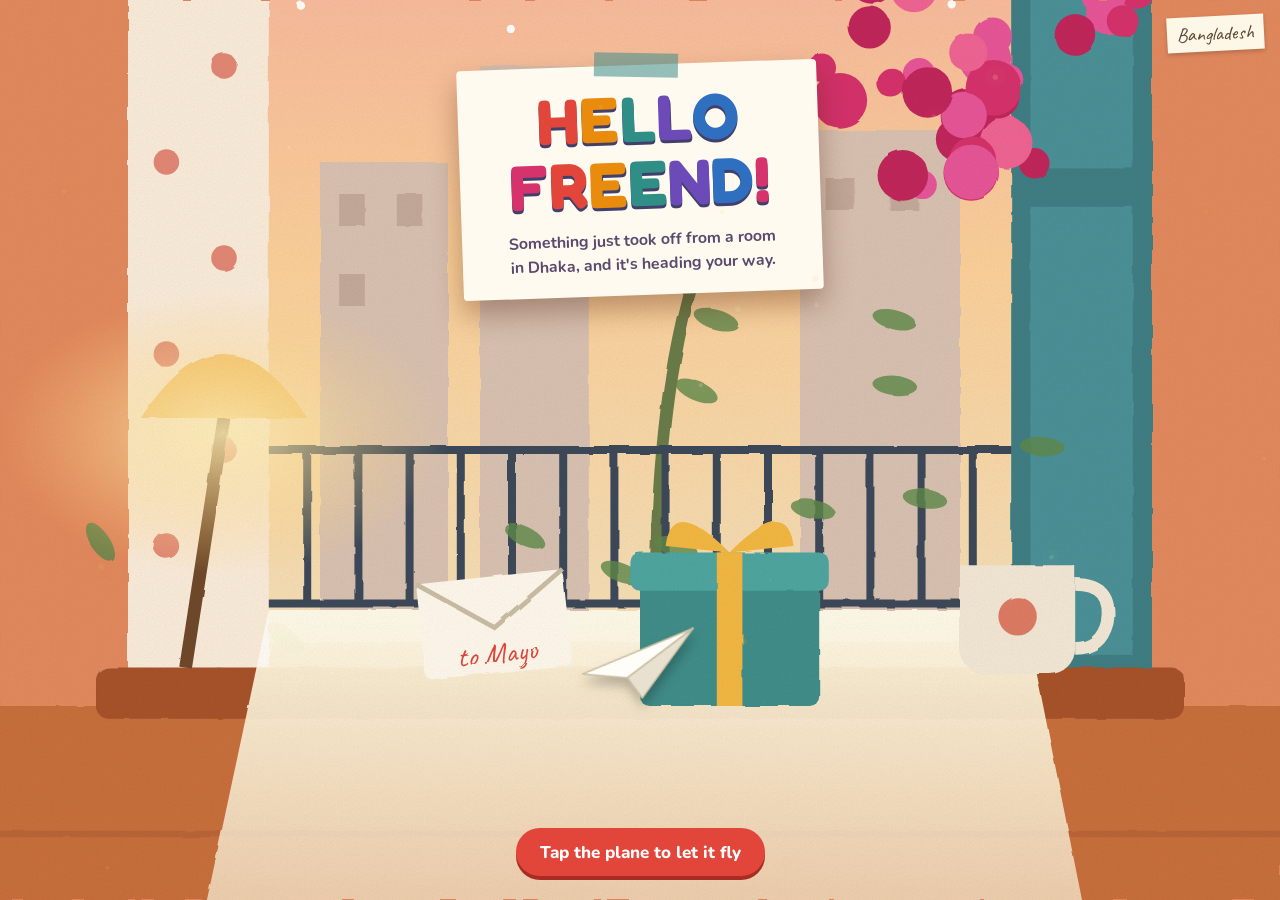
==== commit e9de30e8: "Update 13.html" ====
--- a/13.html
+++ b/13.html
@@ -6,7 +6,7 @@
 <title>Happy 13th, Mayo!</title>
 <link rel="preconnect" href="https://fonts.googleapis.com">
 <link rel="preconnect" href="https://fonts.gstatic.com" crossorigin>
-<link href="https://fonts.googleapis.com/css2?family=Caveat:wght@500;700&family=Nunito:wght@500;700;800&display=swap" rel="stylesheet">
+<link href="https://fonts.googleapis.com/css2?family=Caveat:wght@500;700&family=Fredoka:wght@600;700&family=Nunito:wght@500;700;800&display=swap" rel="stylesheet">
 <style>
 /* VOICE: tender, playful, a big brother's handmade card for a 13-year-old artist
    IDEA: a paper plane carrying a note from a room in Dhaka to a room in Sydney
@@ -25,7 +25,8 @@
 .hand{font-family:Caveat,cursive;font-weight:700;line-height:1.05}
 h1{font-size:clamp(46px,13vw,72px);margin:0;color:#fff;text-shadow:0 3px 0 rgba(0,0,0,.18);text-wrap:balance}
 .lede{position:relative;z-index:2;color:#fff;font-size:17px;max-width:30ch;margin:10px auto 0;text-shadow:0 1px 2px rgba(0,0,0,.35)}
-.top{position:relative;z-index:2;margin-bottom:auto;padding:5vh 18px 20px;border-radius:24px;background:radial-gradient(closest-side,rgba(110,40,20,.45),rgba(110,40,20,0))}
+.top{position:relative;z-index:2;margin:5vh auto auto;padding:20px 22px 18px;width:min(88vw,360px);background:#fffaf0;border-radius:4px;transform:rotate(-2deg);box-shadow:0 14px 28px rgba(80,30,10,.35)}
+.top::before{content:"";position:absolute;left:50%;top:-12px;width:84px;height:24px;margin-left:-42px;background:rgba(63,143,140,.55);transform:rotate(3deg)}
 .bottom{position:relative;z-index:2;margin-top:auto;display:flex;flex-direction:column;align-items:center;gap:10px}
 .tag{position:absolute;z-index:2;left:16px;bottom:16px;background:#fdf7e8;color:#5a4636;font-family:Caveat;font-size:20px;padding:2px 10px;transform:rotate(-3deg);box-shadow:0 2px 4px rgba(0,0,0,.2)}
 button{font:800 17px Nunito,sans-serif;min-height:48px;padding:12px 24px;border:0;border-radius:999px;background:var(--red);color:#fff;cursor:pointer;box-shadow:0 4px 0 #a92c24;transition:transform .1s}
@@ -154,6 +155,12 @@
 .on .heart path{animation:drawH 1.4s 4s forwards ease-out}
 @keyframes drawH{to{stroke-dashoffset:0}}
 #gallery{background:radial-gradient(circle at 50% 40%,#4a4384,#2b2552 70%)!important}
+.disp{font-family:Fredoka,Nunito,sans-serif;font-weight:700;letter-spacing:.01em;line-height:1.02}
+#hello{font-size:clamp(44px,13vw,64px);color:var(--ink);text-shadow:0 3px 0 rgba(46,42,92,.9)}
+.lede,#gallery .sub,.note p{text-wrap:balance}
+.top .lede{color:#5b4a6e;text-shadow:none;margin-top:12px;font-size:16px;font-weight:700}
+#cakeScene h1{font-size:clamp(46px,13vw,66px);text-shadow:0 3px 0 rgba(46,42,92,.9)}
+#gallery h2{font-size:clamp(40px,11vw,56px);text-shadow:0 3px 0 rgba(0,0,0,.35)}
 @media(prefers-reduced-motion:reduce){*,*::before,*::after{animation-duration:.01ms!important;animation-iteration-count:1!important;transition:none!important}}
 </style>
 </head>
@@ -201,7 +208,7 @@
     <g transform="translate(300 386)"><path d="M0 0 h36 v26 a8 8 0 0 1 -8 8 h-20 a8 8 0 0 1 -8 -8 z" fill="#f3ead8"/><circle cx="18" cy="16" r="6" fill="#d9573f" opacity=".75"/><path d="M36 6 q12 0 10 12 q-2 8 -10 8" stroke="#f3ead8" stroke-width="4" fill="none"/></g>
   </svg>
   <div class="top">
-    <h1 class="hand" id="hello">HELLO FREEND!</h1>
+    <h1 class="disp" id="hello">HELLO FREEND!</h1>
     <p class="lede">Something just took off from a room in Dhaka, and it's heading your way.</p>
   </div>
   <svg class="plane" id="plane0" viewBox="0 0 120 70" role="button" tabindex="0" aria-label="Tap the paper plane to send it flying"><use href="#planeS"/></svg>
@@ -272,7 +279,7 @@
   <svg class="deco" style="left:-10px;top:56%;width:80px;height:220px" viewBox="0 0 96 260" id="bl3"></svg>
   <svg class="deco" style="right:-10px;top:50%;width:80px;height:220px" viewBox="0 0 96 260" id="br3"></svg>
   <div class="card">
-    <h1 class="hand">Happy <span style="white-space:nowrap"><em>13th</em>,</span> Mayo!</h1>
+    <h1 class="disp">Happy <span style="white-space:nowrap"><em>13th</em>,</span> Mayo!</h1>
     <p class="count" id="count" aria-live="polite">Make a wish first…</p>
     <svg id="cake" viewBox="0 0 300 250" role="button" tabindex="0" aria-label="Cake with 13 candles. Tap to blow them out.">
       <ellipse cx="150" cy="232" rx="135" ry="12" fill="#d8ccb3"/>
@@ -291,7 +298,7 @@
 
 <!-- 4b · gallery -->
 <section class="scene doodles" id="gallery">
-  <h2 class="hand">Remember this?</h2>
+  <h2 class="disp">Remember this?</h2>
   <p class="sub">You made this for my birthday. I still have it.</p>
   <div class="memory">
     <div class="spark-ring" aria-hidden="true"></div>
@@ -454,7 +461,9 @@
         const w = document.createElement('span'); w.className = 'wd';
         [...wd].forEach(ch => { const sp = document.createElement('span'); sp.className = 'ch'; sp.textContent = ch; w.appendChild(sp); }); frag.appendChild(w); });
       n.replaceWith(frag); } else split(n); }); };
-  document.querySelectorAll('#hello, #cakeScene h1, #gallery h2').forEach(h => { split(h); h.querySelectorAll('.ch').forEach((c, i) => c.style.animationDelay = `${i * .06}s, ${1 + i * .08}s`); });
+  const inkPal = ['#e2463b','#e98b0c','#2f8f86','#6c4bb8','#2e6fbf','#d6336c'], nightPal = ['#ffd36b','#f7a8b8','#7ee0d0','#ffffff','#c9b8ff'];
+  document.querySelectorAll('#hello, #cakeScene h1, #gallery h2').forEach(h => { split(h); const pal = h.closest('#gallery') ? nightPal : inkPal;
+    h.querySelectorAll('.ch').forEach((c, i) => { c.style.animationDelay = `${i * .06}s, ${1 + i * .08}s`; c.style.color = pal[i % pal.length]; }); });
 
   /* --- ambient sparkles --- */
   { const cv = $('amb'), cx = cv.getContext('2d'); let W, H, parts = [];
@@ -501,4 +510,4 @@
 }
 </script>
 </body>
-<
+</html>
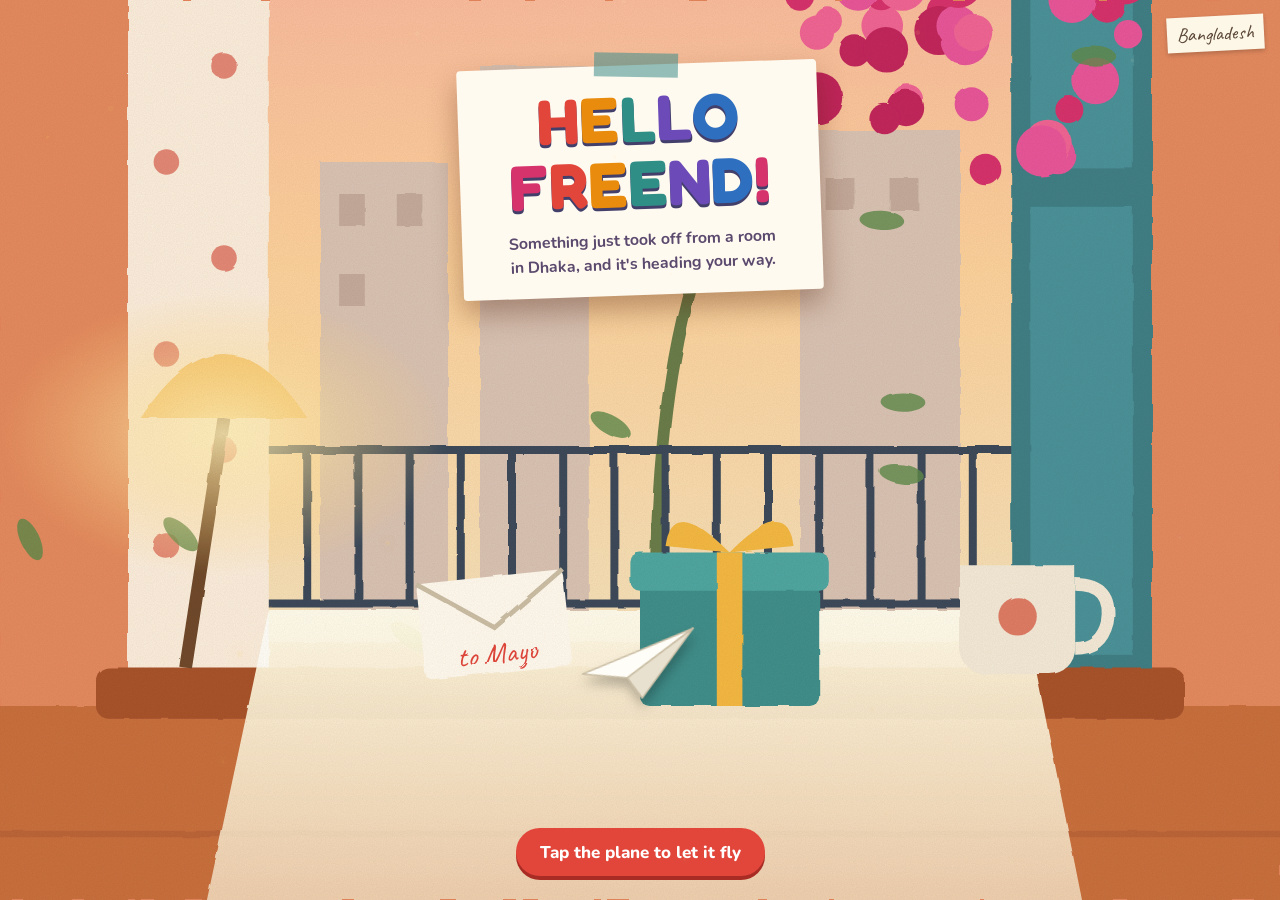
==== commit 9d028278: "Update 13.html" ====
--- a/13.html
+++ b/13.html
@@ -161,6 +161,11 @@
 .top .lede{color:#5b4a6e;text-shadow:none;margin-top:12px;font-size:16px;font-weight:700}
 #cakeScene h1{font-size:clamp(46px,13vw,66px);text-shadow:0 3px 0 rgba(46,42,92,.9)}
 #gallery h2{font-size:clamp(40px,11vw,56px);text-shadow:0 3px 0 rgba(0,0,0,.35)}
+/* Safari / in-app browser sizing */
+.level svg{display:block;width:96px;height:130px;flex:none}
+.plane{height:70px}#plane2{height:53px}
+#cake{height:auto;aspect-ratio:300/250}
+#route svg{display:block}
 @media(prefers-reduced-motion:reduce){*,*::before,*::after{animation-duration:.01ms!important;animation-iteration-count:1!important;transition:none!important}}
 </style>
 </head>
@@ -318,7 +323,7 @@
     <p class="sign">Love, your freeend <svg class="heart" width="34" height="30" viewBox="0 0 34 30" aria-hidden="true" style="vertical-align:-4px"><path d="M17 27 C5 18 2 12 4 7 C6 2 13 1 17 8 C21 1 28 2 30 7 C32 12 29 18 17 27Z" fill="none" stroke="#e2463b" stroke-width="2.6" stroke-linecap="round"/></svg></p>
   </div>
   <div class="level">
-    <svg viewBox="0 0 96 130" aria-hidden="true">
+    <svg width="96" height="130" viewBox="0 0 96 130" aria-hidden="true">
       <rect x="6" y="4" width="84" height="122" rx="12" fill="#e2463b"/>
       <rect x="16" y="14" width="64" height="50" rx="4" fill="#1a1838"/>
       <g fill="#f4b942"><rect x="30" y="26" width="6" height="6"/><rect x="36" y="32" width="6" height="6"/><rect x="42" y="38" width="6" height="6"/><rect x="48" y="32" width="6" height="6"/><rect x="54" y="26" width="6" height="6"/></g>
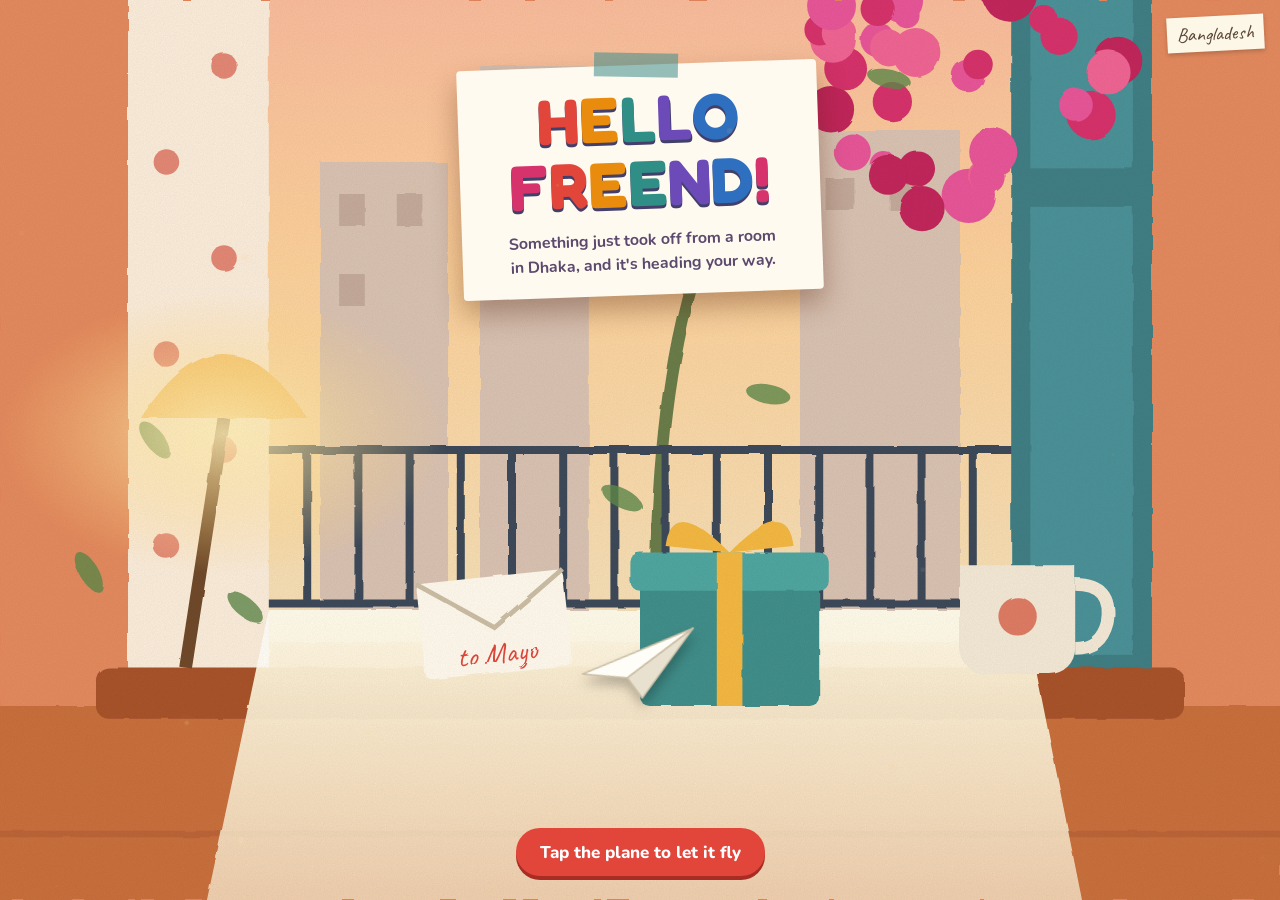
==== commit c3493ca6: "Update 13.html" ====
--- a/13.html
+++ b/13.html
@@ -77,7 +77,7 @@
 #fx{position:fixed;inset:0;pointer-events:none;z-index:50}
 /* message */
 #msg{overflow-y:auto;justify-content:flex-start}
-.letter{position:relative;z-index:2;width:min(94vw,460px);background:#fffaf0;border-radius:6px;padding:28px 24px 24px;box-shadow:0 16px 36px rgba(60,40,20,.22);text-align:left;margin:4vh 0 20px;transform:rotate(.6deg)}
+.letter{position:relative;z-index:2;width:min(94vw,460px);background:#fffaf0;border-radius:6px;padding:28px 24px 24px;box-shadow:0 16px 36px rgba(60,40,20,.22);text-align:left;margin:4vh 0 20px}
 .letter h2{font-size:clamp(40px,11vw,54px);margin:0 0 12px;text-align:center}
 .letter h2 em{color:var(--red);font-style:normal}
 .letter p{font-family:Caveat;font-size:26px;line-height:1.25;margin:0 0 12px}
@@ -149,7 +149,7 @@
 .spark-ring{position:absolute;inset:-30px;border-radius:50%;background:radial-gradient(closest-side,rgba(255,214,120,.45),rgba(255,214,120,0));animation:glow 2.2s ease-in-out infinite alternate}
 .on .letter>*{animation:write .9s both ease-out}
 .on .letter>*:nth-child(1){animation-delay:.3s}.on .letter>*:nth-child(2){animation-delay:1s}.on .letter>*:nth-child(3){animation-delay:1.9s}.on .letter>*:nth-child(4){animation-delay:2.8s}.on .letter>*:nth-child(5){animation-delay:3.6s}
-@keyframes write{from{opacity:0;transform:translateY(10px);filter:blur(3px)}}
+@keyframes write{from{opacity:0;transform:translateY(10px)}}
 .on .level{animation:write .9s 4.4s both}.on #msg .row,#msg.on .row{animation:write .9s 4.8s both}
 .heart path{stroke-dasharray:120;stroke-dashoffset:120}
 .on .heart path{animation:drawH 1.4s 4s forwards ease-out}
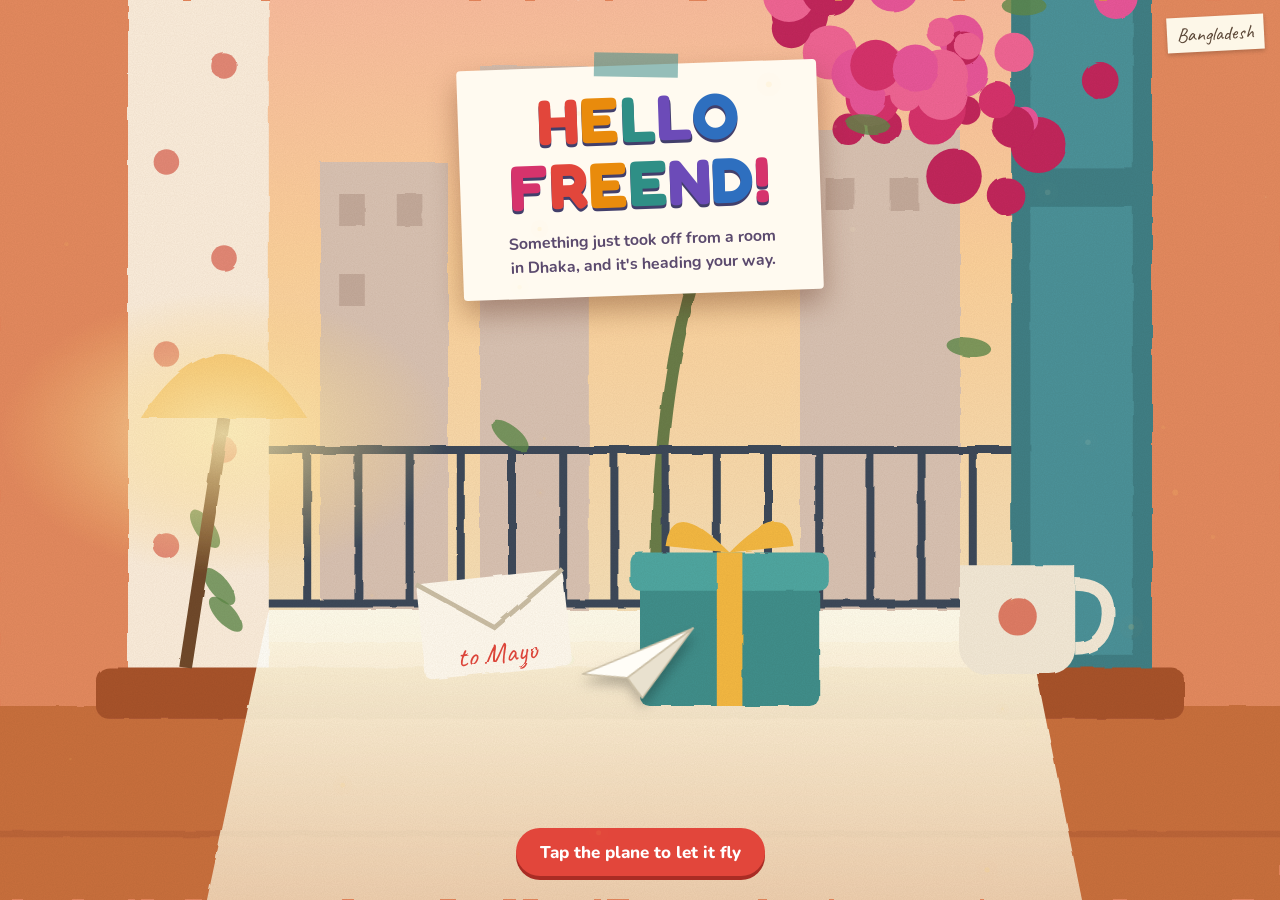
==== commit f492f4a4: "Update 13.html" ====
--- a/13.html
+++ b/13.html
@@ -358,6 +358,11 @@
   const show = id => { document.querySelectorAll('.scene').forEach(s => s.classList.toggle('on', s.id === id)); document.querySelectorAll('.rise').forEach(b => { b.style.transition = 'opacity .5s'; b.style.opacity = 0; setTimeout(() => b.remove(), 600); }); };
   const el = (tag, attrs, parent) => { const n = document.createElementNS(NS, tag); for (const k in attrs) n.setAttribute(k, attrs[k]); parent && parent.appendChild(n); return n; };
 
+  /* Safari / iPhone (incl. Messenger): its pencil-wobble filter can hide whole drawings, so skip it there */
+  { const ua = navigator.userAgent;
+    const webkit = /iPhone|iPad|iPod/.test(ua) || (navigator.platform === 'MacIntel' && navigator.maxTouchPoints > 1) || (/Safari/.test(ua) && !/Chrome|Chromium|Edg|OPR|Firefox|Android/.test(ua));
+    if (webkit) document.querySelectorAll('[filter]').forEach(n => n.removeAttribute('filter')); }
+
   /* --- scenery details --- */
   const rails = $('rails'); for (let x = 112; x < 320; x += 16) el('line', {x1:x, y1:350, x2:x, y2:398}, rails);
   const bg = $('bougain'); const pinks = ['#d6336c','#e8579a','#c2255c','#f06595'];
